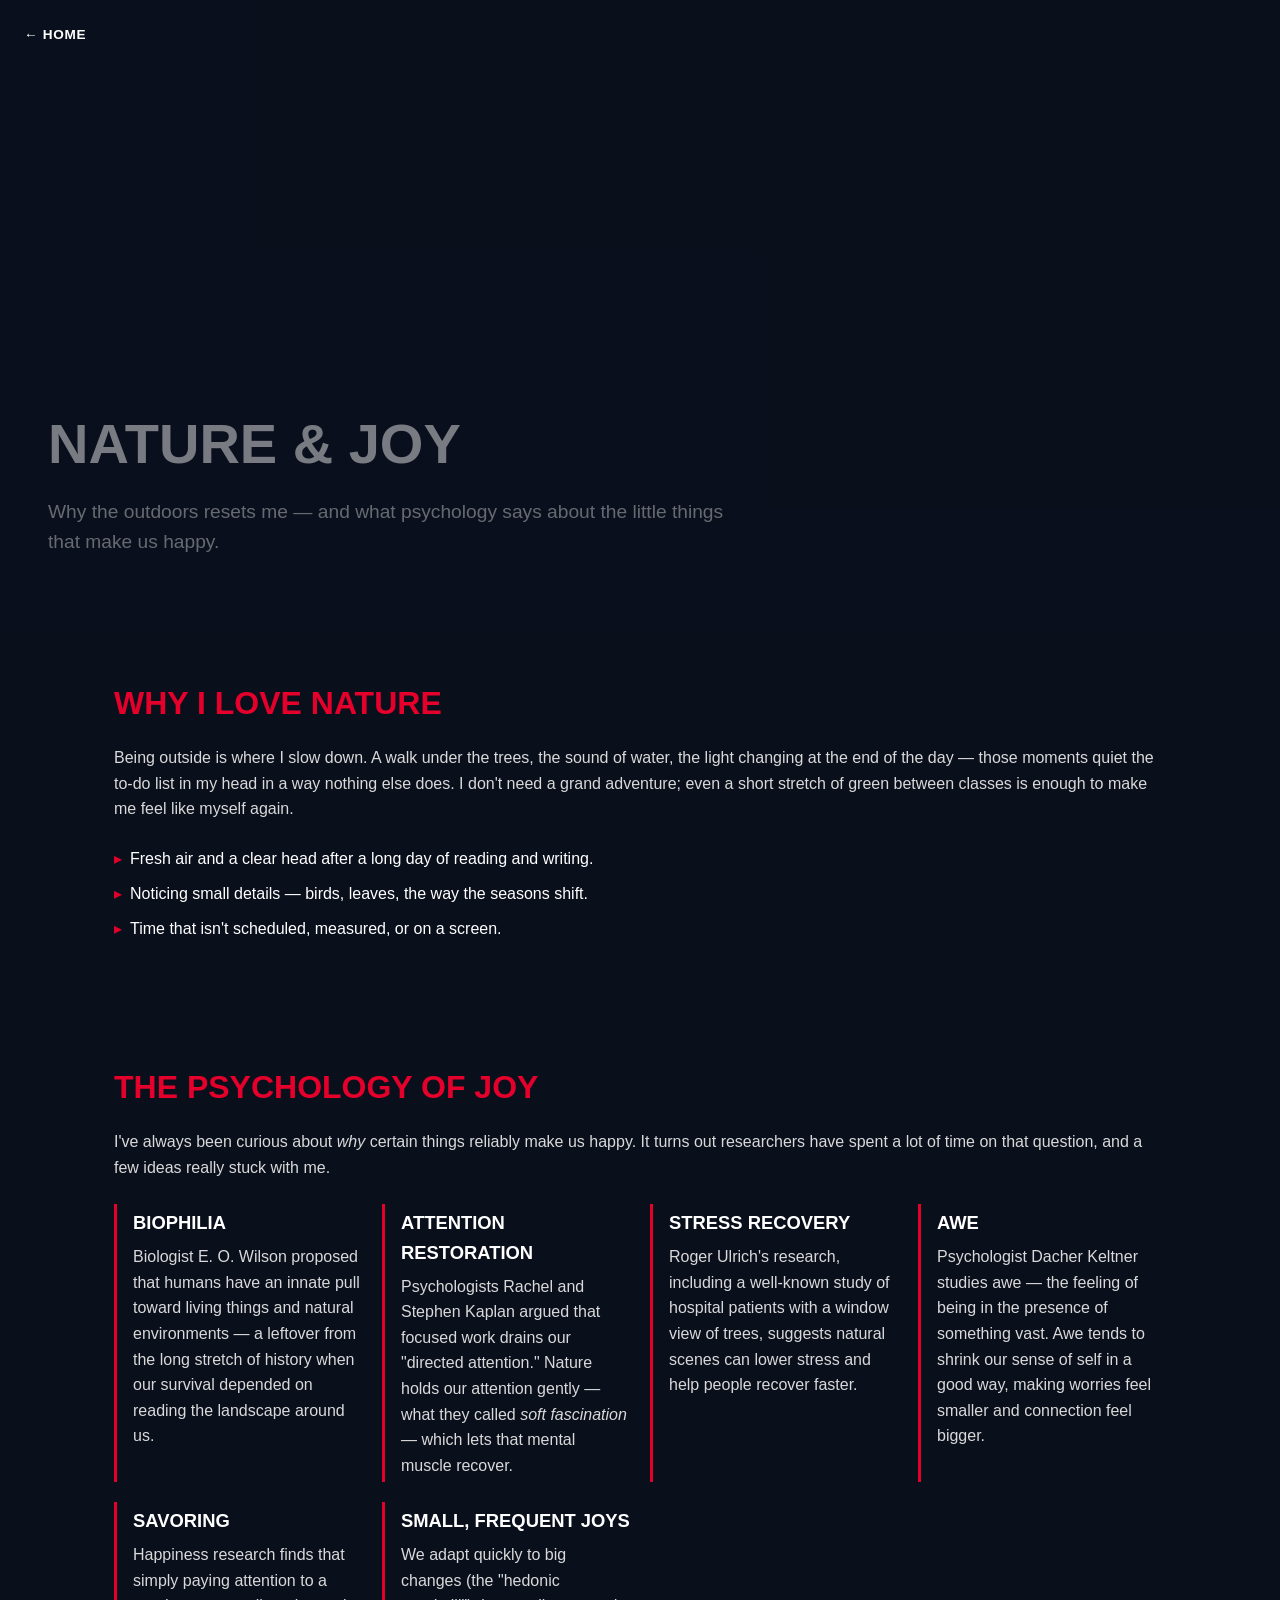
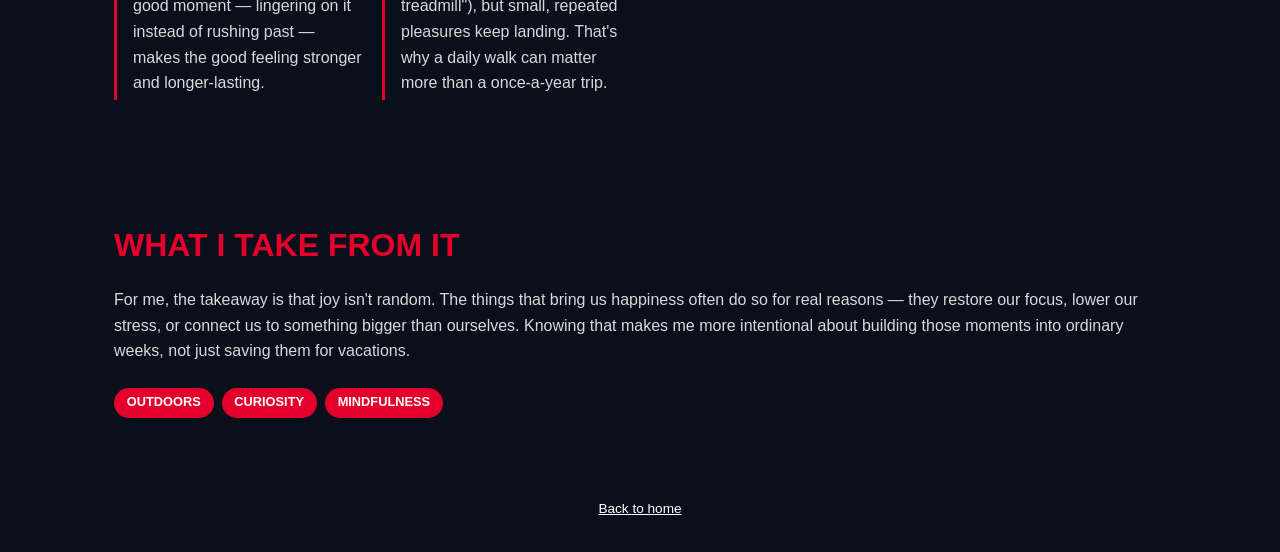
==== nature.html @ 3d7ebaf8 "Add nature and joy page Co-Authored-By: Claude Opus 5.5 (1M context) <noreply@anthropic.com>" ====
<!DOCTYPE html>
<html lang="en">
<head>
  <meta charset="UTF-8" />
  <title>Hannah — Nature &amp; Joy</title>
  <meta name="viewport" content="width=device-width, initial-scale=1" />
  <style>
    :root {
      --navy: #0a0f1c;
      --red: #e4002b;
      --white: #ffffff;
      --gray: #d9d9d9;
    }

    * {
      box-sizing: border-box;
      margin: 0;
      padding: 0;
    }

    body {
      font-family: "Helvetica Neue", Arial, sans-serif;
      background: var(--navy);
      color: var(--white);
      line-height: 1.6;
    }

    /* NAV */
    .back {
      position: absolute;
      top: 1.5rem;
      left: 1.5rem;
      z-index: 1;
      color: var(--white);
      text-decoration: none;
      font-size: 0.85rem;
      font-weight: 600;
      text-transform: uppercase;
      letter-spacing: 0.05em;
    }

    .back:hover {
      color: var(--red);
    }

    /* HERO */
    .hero {
      background: url('https://images.unsplash.com/photo-1441974231531-c6227db76b6e?auto=format&fit=crop&w=1600&q=80')
        center/cover no-repeat;
      height: 70vh;
      display: flex;
      align-items: flex-end;
      padding: 3rem;
      position: relative;
    }

    .hero::after {
      content: "";
      position: absolute;
      inset: 0;
      background: rgba(10, 15, 28, 0.55);
    }

    .hero-text {
      position: relative;
      max-width: 700px;
    }

    .hero h1 {
      font-size: 3.5rem;
      font-weight: 800;
      margin-bottom: 0.5rem;
      text-transform: uppercase;
    }

    .hero p {
      font-size: 1.2rem;
      color: var(--gray);
    }

    /* SECTION */
    section {
      padding: 3rem 1.5rem;
      max-width: 1100px;
      margin: auto;
    }

    h2 {
      font-size: 2rem;
      font-weight: 700;
      margin-bottom: 1rem;
      text-transform: uppercase;
      color: var(--red);
    }

    h3 {
      font-size: 1.15rem;
      font-weight: 700;
      margin-bottom: 0.4rem;
      text-transform: uppercase;
    }

    p {
      margin-bottom: 1.5rem;
      color: var(--gray);
    }

    ul {
      list-style: none;
      margin-top: 1rem;
      margin-bottom: 1.5rem;
    }

    li {
      margin-bottom: 0.6rem;
      padding-left: 1rem;
      position: relative;
      color: var(--white);
    }

    li::before {
      content: "▸";
      position: absolute;
      left: 0;
      color: var(--red);
    }

    /* IDEA CARDS */
    .ideas {
      display: grid;
      grid-template-columns: repeat(auto-fit, minmax(240px, 1fr));
      gap: 1.25rem;
      margin-bottom: 1.5rem;
    }

    .idea {
      border-left: 3px solid var(--red);
      padding: 0.25rem 0 0.25rem 1rem;
    }

    .idea p {
      margin-bottom: 0;
    }

    /* TAGS */
    .tags {
      display: flex;
      flex-wrap: wrap;
      gap: 0.5rem;
      margin-top: 1rem;
    }

    .tag {
      background: var(--red);
      padding: 0.3rem 0.8rem;
      border-radius: 20px;
      font-size: 0.8rem;
      font-weight: 600;
      text-transform: uppercase;
    }

    /* FOOTER */
    footer {
      text-align: center;
      padding: 2rem;
      color: var(--gray);
      font-size: 0.85rem;
    }

    footer a {
      color: var(--white);
    }

    @media (max-width: 600px) {
      .hero {
        padding: 2rem 1rem;
      }

      .hero h1 {
        font-size: 2.4rem;
      }

      section {
        padding: 2.5rem 1rem;
      }
    }
  </style>
</head>

<body>
  <div class="hero">
    <a class="back" href="/">← Home</a>
    <div class="hero-text">
      <h1>Nature &amp; Joy</h1>
      <p>Why the outdoors resets me — and what psychology says about the little things that make us happy.</p>
    </div>
  </div>

  <section>
    <h2>Why I Love Nature</h2>
    <p>
      Being outside is where I slow down. A walk under the trees, the sound of
      water, the light changing at the end of the day — those moments quiet the
      to‑do list in my head in a way nothing else does. I don't need a grand
      adventure; even a short stretch of green between classes is enough to
      make me feel like myself again.
    </p>
    <ul>
      <li>Fresh air and a clear head after a long day of reading and writing.</li>
      <li>Noticing small details — birds, leaves, the way the seasons shift.</li>
      <li>Time that isn't scheduled, measured, or on a screen.</li>
    </ul>
  </section>

  <section>
    <h2>The Psychology of Joy</h2>
    <p>
      I've always been curious about <em>why</em> certain things reliably make
      us happy. It turns out researchers have spent a lot of time on that
      question, and a few ideas really stuck with me.
    </p>

    <div class="ideas">
      <div class="idea">
        <h3>Biophilia</h3>
        <p>
          Biologist E.&nbsp;O. Wilson proposed that humans have an innate pull
          toward living things and natural environments — a leftover from the
          long stretch of history when our survival depended on reading the
          landscape around us.
        </p>
      </div>

      <div class="idea">
        <h3>Attention Restoration</h3>
        <p>
          Psychologists Rachel and Stephen Kaplan argued that focused work
          drains our "directed attention." Nature holds our attention gently —
          what they called <em>soft fascination</em> — which lets that mental
          muscle recover.
        </p>
      </div>

      <div class="idea">
        <h3>Stress Recovery</h3>
        <p>
          Roger Ulrich's research, including a well‑known study of hospital
          patients with a window view of trees, suggests natural scenes can
          lower stress and help people recover faster.
        </p>
      </div>

      <div class="idea">
        <h3>Awe</h3>
        <p>
          Psychologist Dacher Keltner studies awe — the feeling of being in the
          presence of something vast. Awe tends to shrink our sense of self in
          a good way, making worries feel smaller and connection feel bigger.
        </p>
      </div>

      <div class="idea">
        <h3>Savoring</h3>
        <p>
          Happiness research finds that simply paying attention to a good
          moment — lingering on it instead of rushing past — makes the good
          feeling stronger and longer‑lasting.
        </p>
      </div>

      <div class="idea">
        <h3>Small, Frequent Joys</h3>
        <p>
          We adapt quickly to big changes (the "hedonic treadmill"), but small,
          repeated pleasures keep landing. That's why a daily walk can matter
          more than a once‑a‑year trip.
        </p>
      </div>
    </div>
  </section>

  <section>
    <h2>What I Take From It</h2>
    <p>
      For me, the takeaway is that joy isn't random. The things that bring us
      happiness often do so for real reasons — they restore our focus, lower
      our stress, or connect us to something bigger than ourselves. Knowing
      that makes me more intentional about building those moments into
      ordinary weeks, not just saving them for vacations.
    </p>

    <div class="tags">
      <span class="tag">Outdoors</span>
      <span class="tag">Curiosity</span>
      <span class="tag">Mindfulness</span>
    </div>
  </section>

  <footer>
    <a href="/">Back to home</a>
  </footer>
</body>
</html>
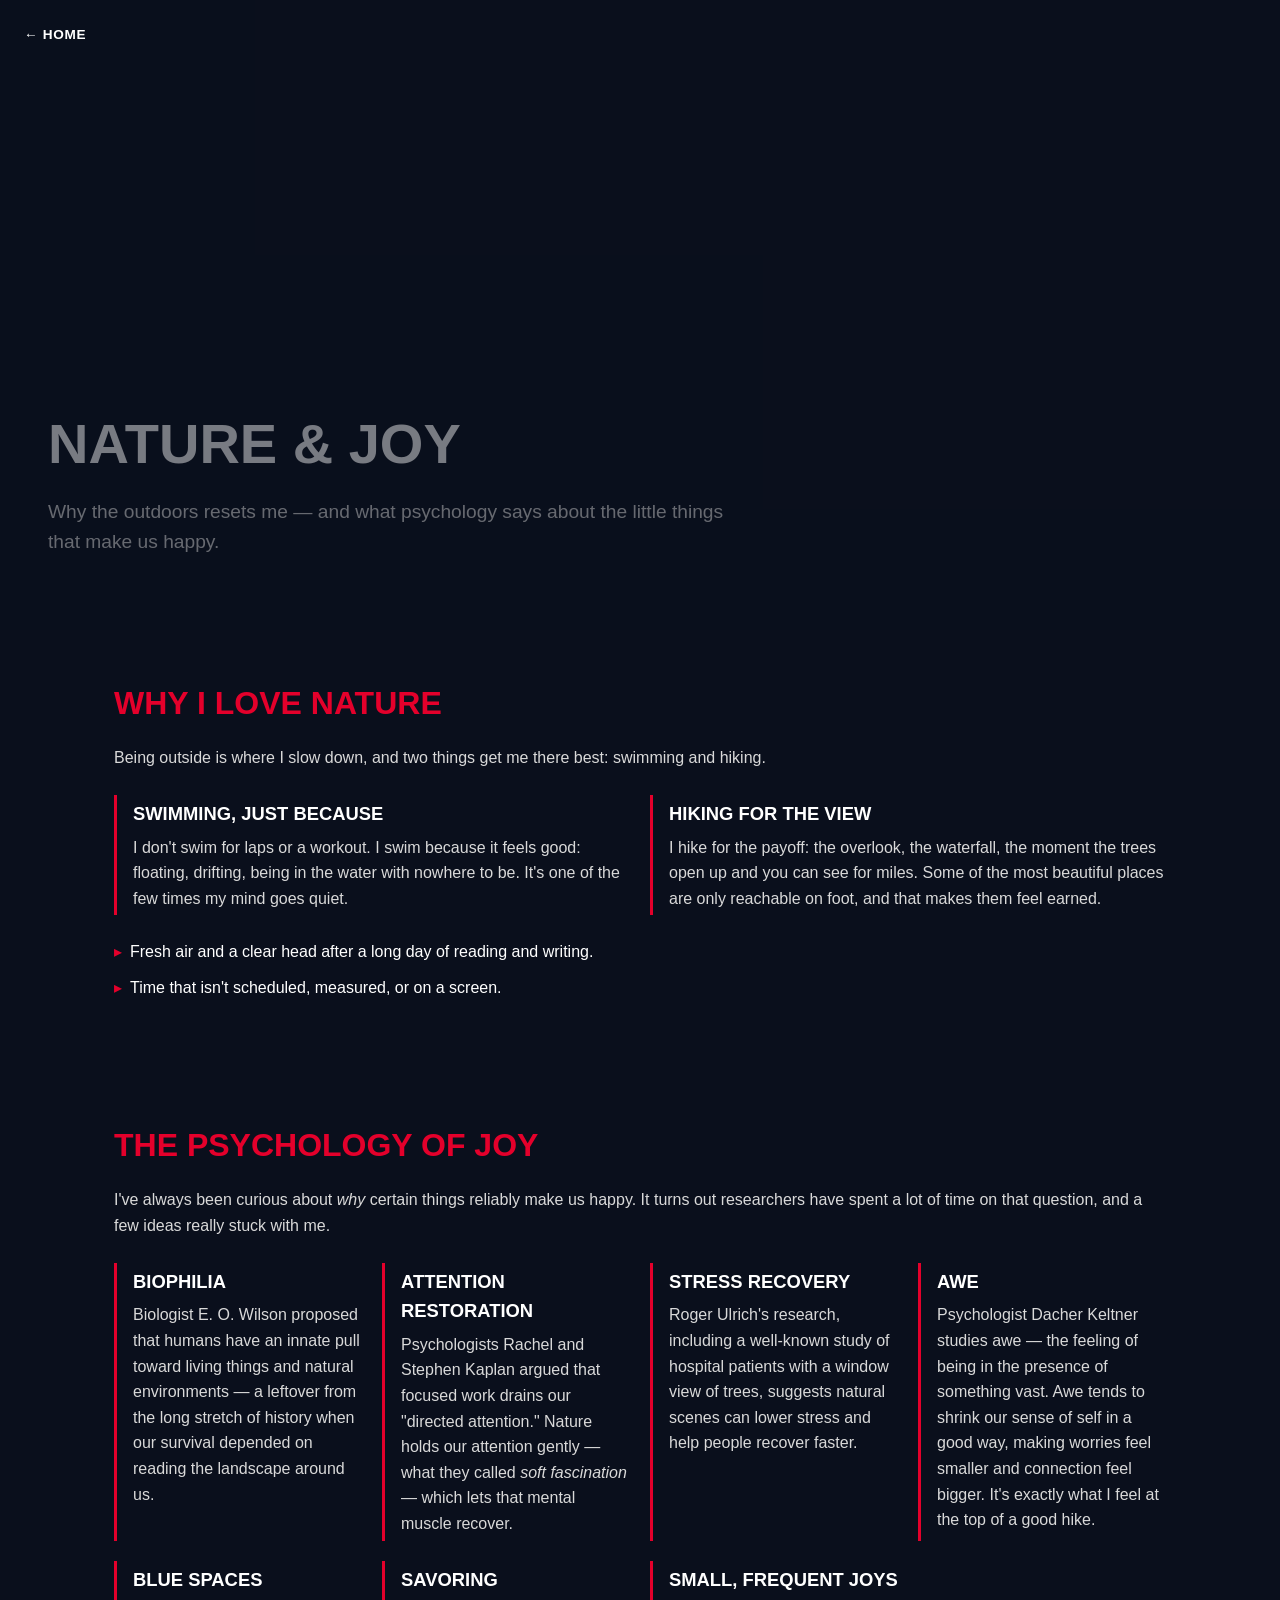
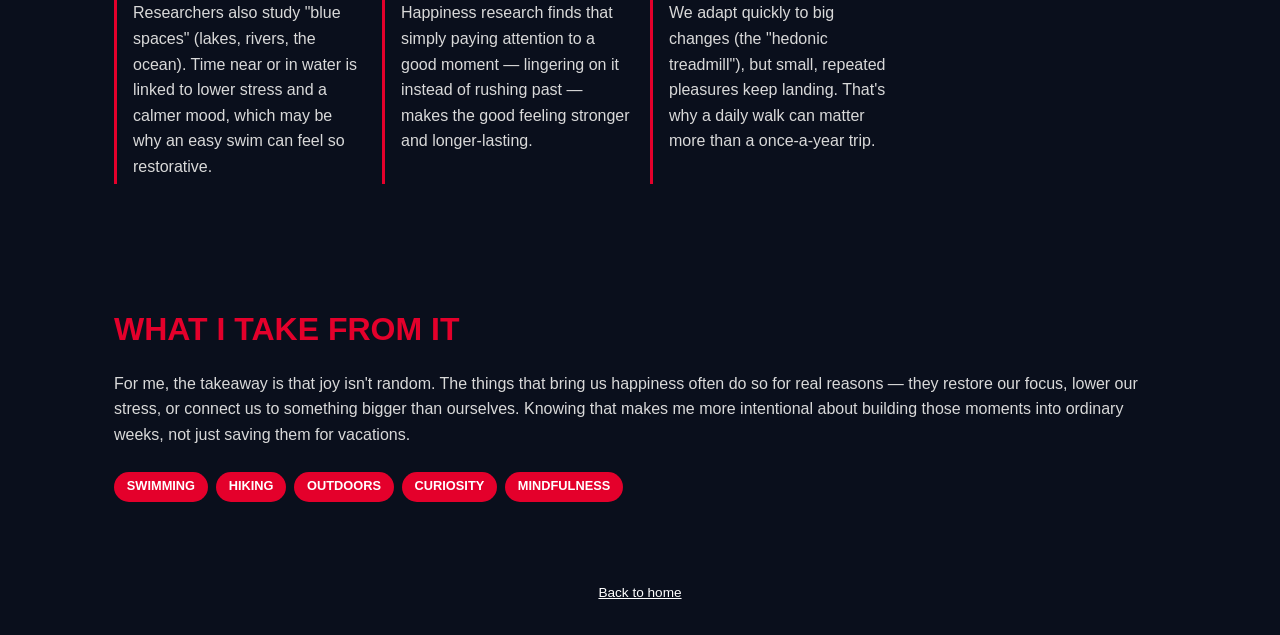
==== commit 3f6491bf: "Add swimming and hiking to nature page Co-Authored-By: Claude Opus 5.5 (1M context) <noreply@anthrop" ====
--- a/nature.html
+++ b/nature.html
@@ -199,15 +199,33 @@
   <section>
     <h2>Why I Love Nature</h2>
     <p>
-      Being outside is where I slow down. A walk under the trees, the sound of
-      water, the light changing at the end of the day — those moments quiet the
-      to‑do list in my head in a way nothing else does. I don't need a grand
-      adventure; even a short stretch of green between classes is enough to
-      make me feel like myself again.
+      Being outside is where I slow down, and two things get me there best:
+      swimming and hiking.
     </p>
+
+    <div class="ideas">
+      <div class="idea">
+        <h3>Swimming, Just Because</h3>
+        <p>
+          I don't swim for laps or a workout. I swim because it feels good:
+          floating, drifting, being in the water with nowhere to be. It's
+          one of the few times my mind goes quiet.
+        </p>
+      </div>
+
+      <div class="idea">
+        <h3>Hiking for the View</h3>
+        <p>
+          I hike for the payoff: the overlook, the waterfall, the moment
+          the trees open up and you can see for miles. Some of the most
+          beautiful places are only reachable on foot, and that makes
+          them feel earned.
+        </p>
+      </div>
+    </div>
+
     <ul>
       <li>Fresh air and a clear head after a long day of reading and writing.</li>
-      <li>Noticing small details — birds, leaves, the way the seasons shift.</li>
       <li>Time that isn't scheduled, measured, or on a screen.</li>
     </ul>
   </section>
@@ -256,6 +274,16 @@
           Psychologist Dacher Keltner studies awe — the feeling of being in the
           presence of something vast. Awe tends to shrink our sense of self in
           a good way, making worries feel smaller and connection feel bigger.
+          It's exactly what I feel at the top of a good hike.
+        </p>
+      </div>
+
+      <div class="idea">
+        <h3>Blue Spaces</h3>
+        <p>
+          Researchers also study "blue spaces" (lakes, rivers, the ocean).
+          Time near or in water is linked to lower stress and a calmer mood,
+          which may be why an easy swim can feel so restorative.
         </p>
       </div>
 
@@ -290,6 +318,8 @@
     </p>
 
     <div class="tags">
+      <span class="tag">Swimming</span>
+      <span class="tag">Hiking</span>
       <span class="tag">Outdoors</span>
       <span class="tag">Curiosity</span>
       <span class="tag">Mindfulness</span>
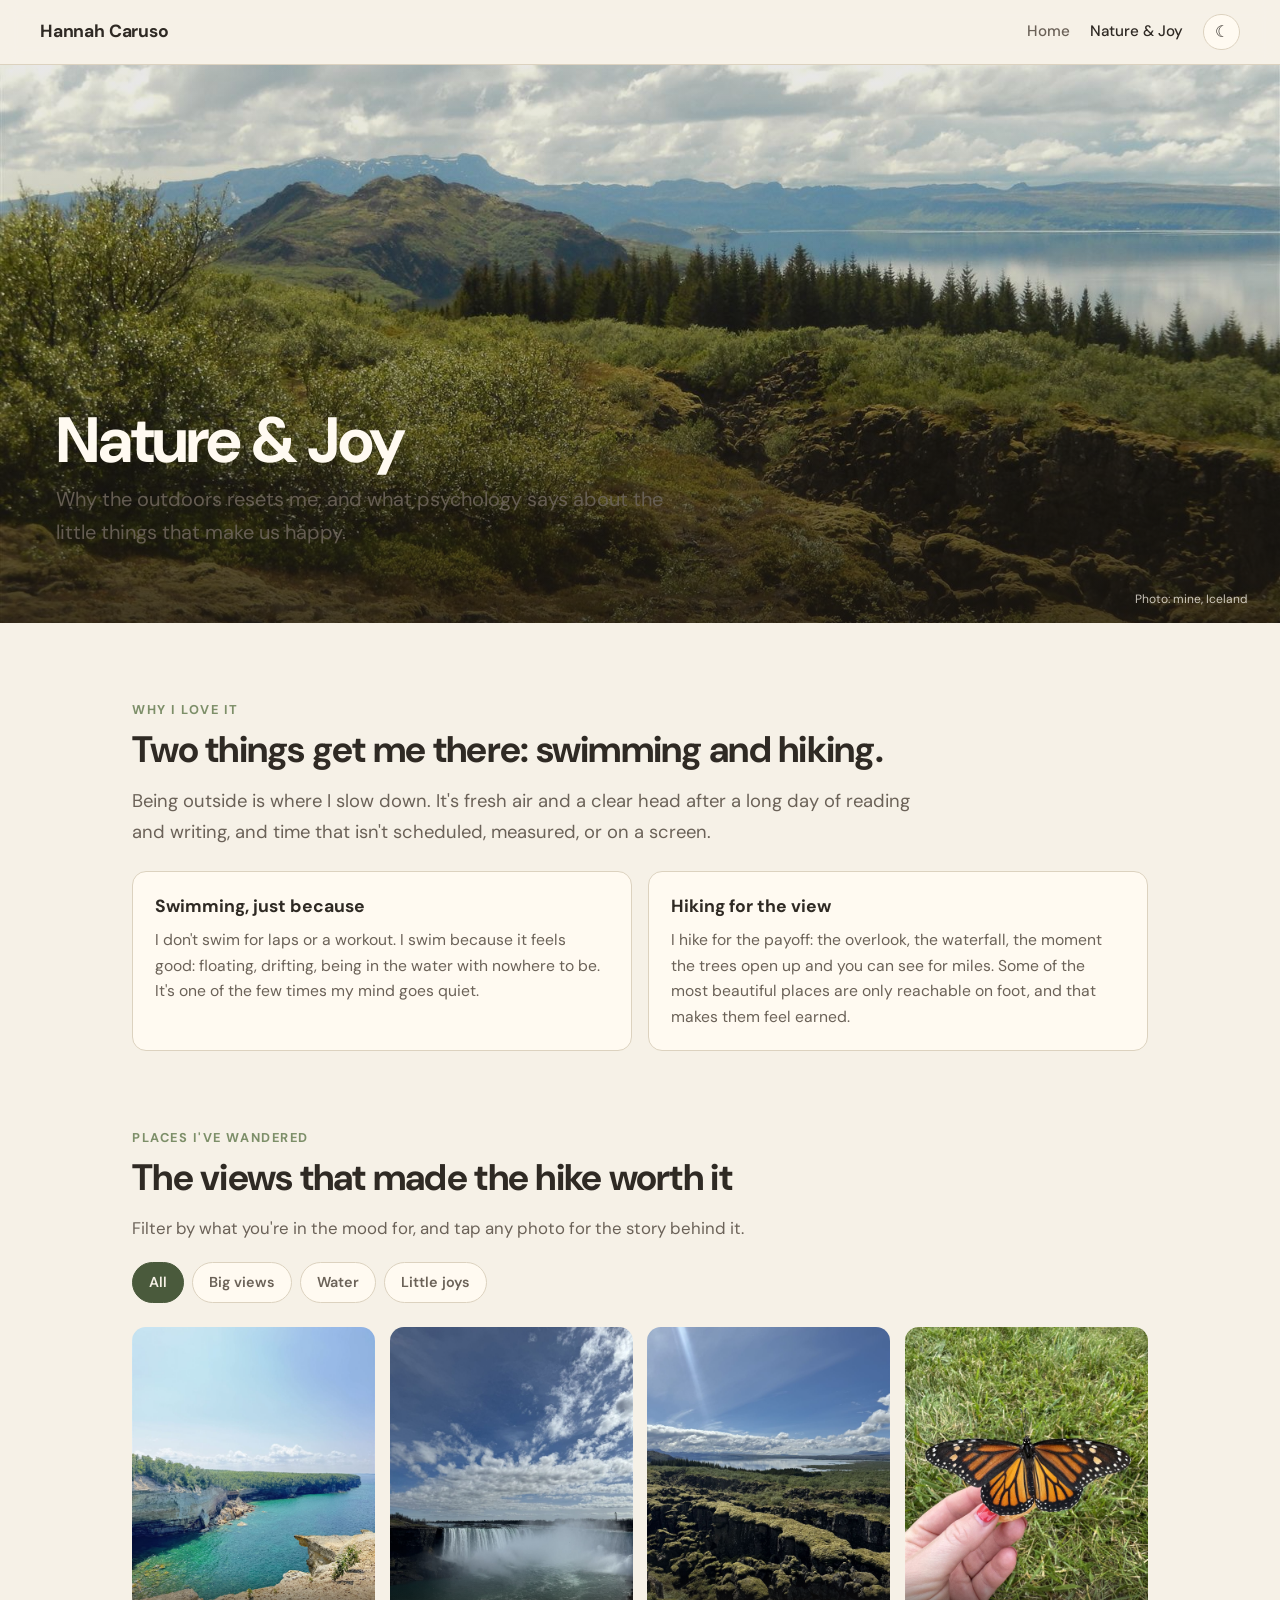
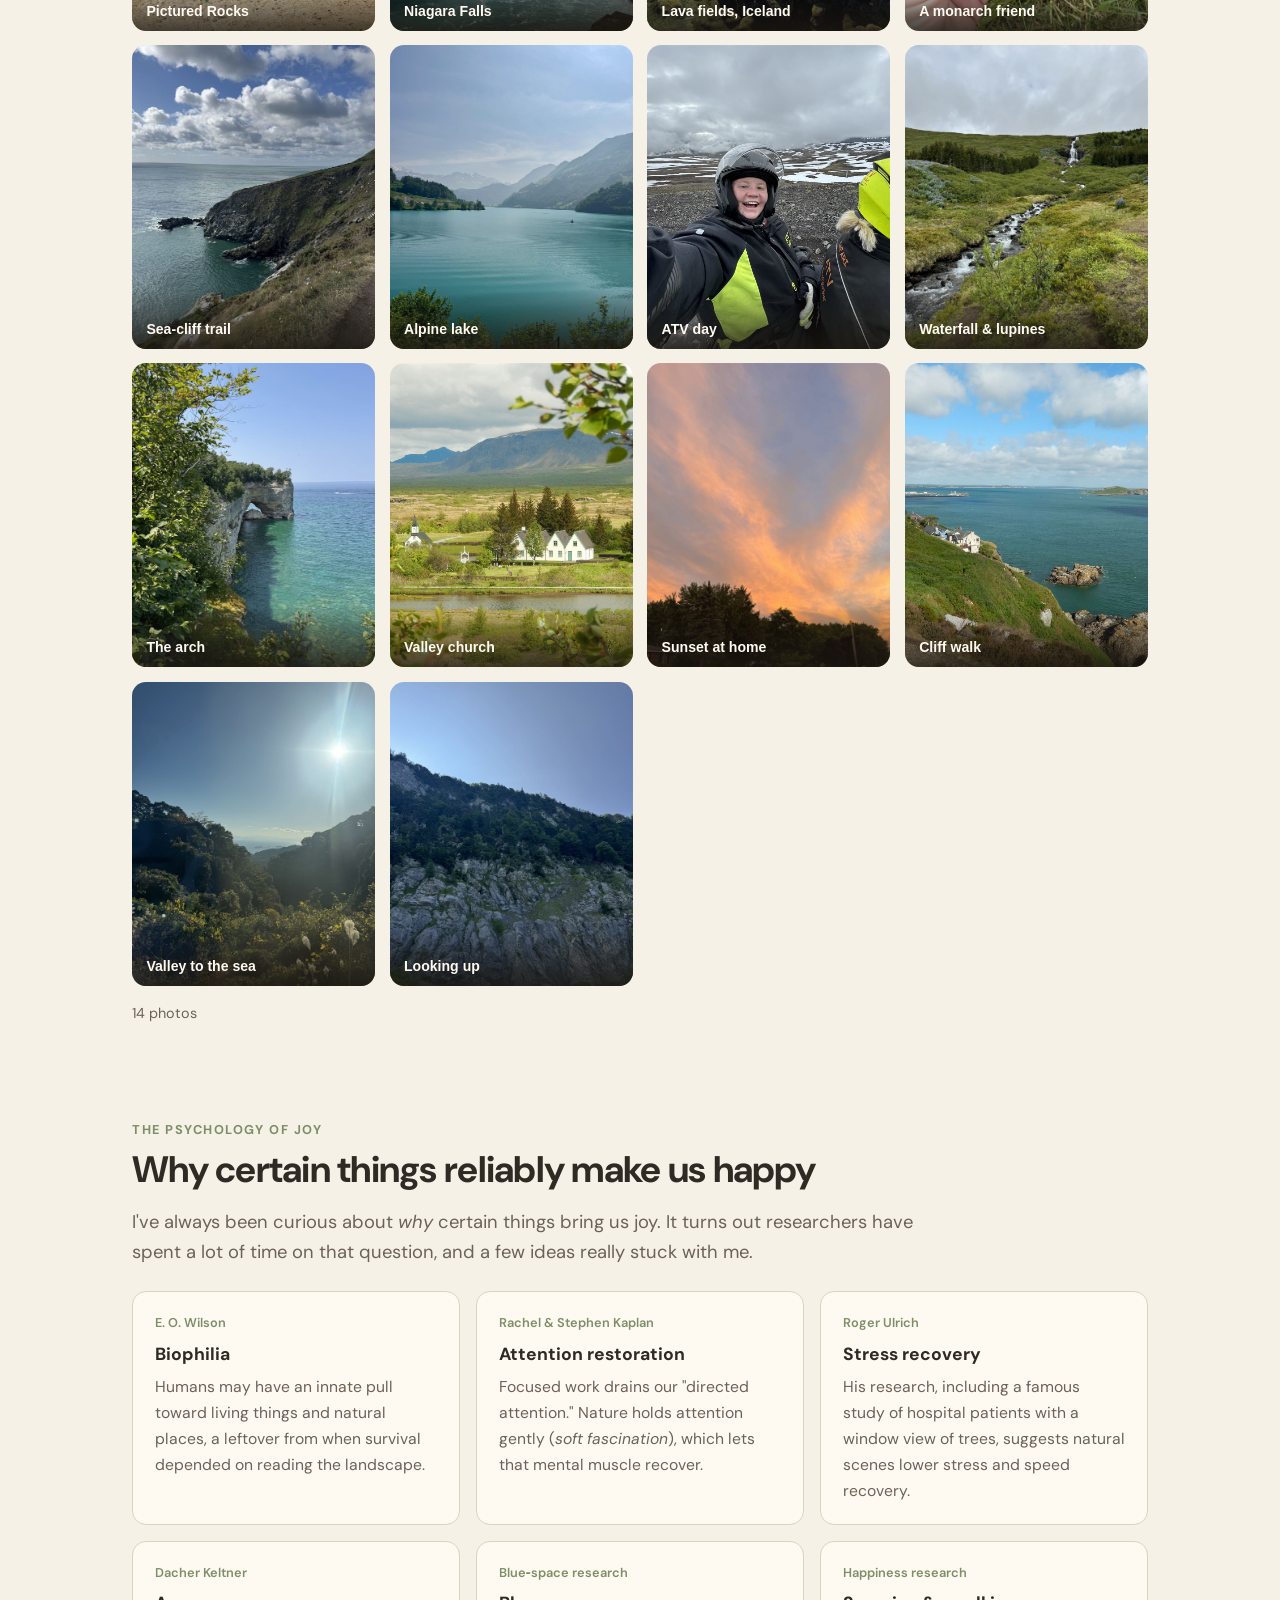
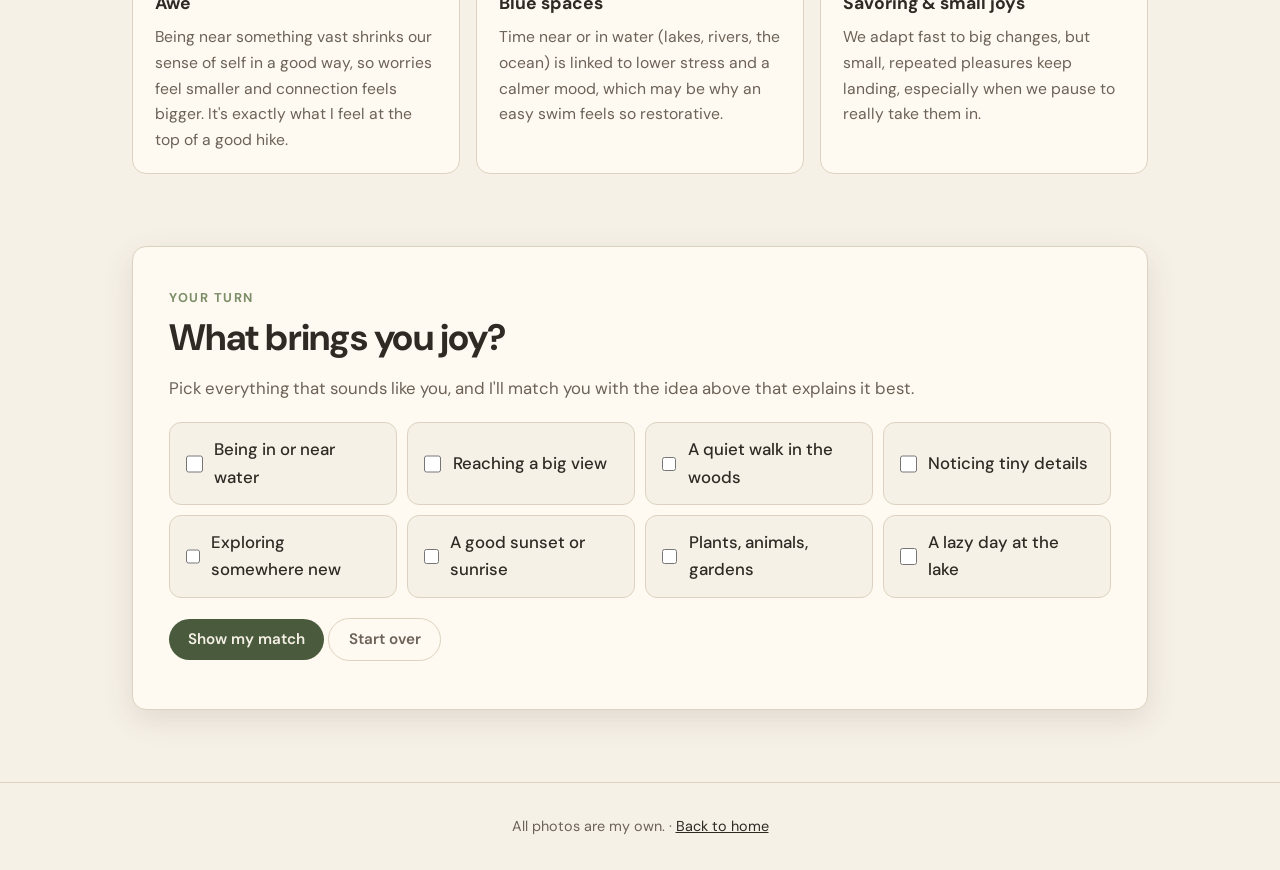
==== commit 5471eac5: "Redesign site with earthy theme, photo gallery, tabs, and joy quiz Co-Authored-By: Claude Opus 5.5 (" ====
--- a/nature.html
+++ b/nature.html
@@ -2,332 +2,229 @@
 <html lang="en">
 <head>
   <meta charset="UTF-8" />
-  <title>Hannah — Nature &amp; Joy</title>
+  <title>Nature &amp; Joy · Hannah Caruso</title>
   <meta name="viewport" content="width=device-width, initial-scale=1" />
-  <style>
-    :root {
-      --navy: #0a0f1c;
-      --red: #e4002b;
-      --white: #ffffff;
-      --gray: #d9d9d9;
-    }
-
-    * {
-      box-sizing: border-box;
-      margin: 0;
-      padding: 0;
-    }
-
-    body {
-      font-family: "Helvetica Neue", Arial, sans-serif;
-      background: var(--navy);
-      color: var(--white);
-      line-height: 1.6;
-    }
-
-    /* NAV */
-    .back {
-      position: absolute;
-      top: 1.5rem;
-      left: 1.5rem;
-      z-index: 1;
-      color: var(--white);
-      text-decoration: none;
-      font-size: 0.85rem;
-      font-weight: 600;
-      text-transform: uppercase;
-      letter-spacing: 0.05em;
-    }
-
-    .back:hover {
-      color: var(--red);
-    }
-
-    /* HERO */
-    .hero {
-      background: url('https://images.unsplash.com/photo-1441974231531-c6227db76b6e?auto=format&fit=crop&w=1600&q=80')
-        center/cover no-repeat;
-      height: 70vh;
-      display: flex;
-      align-items: flex-end;
-      padding: 3rem;
-      position: relative;
-    }
-
-    .hero::after {
-      content: "";
-      position: absolute;
-      inset: 0;
-      background: rgba(10, 15, 28, 0.55);
-    }
-
-    .hero-text {
-      position: relative;
-      max-width: 700px;
-    }
-
-    .hero h1 {
-      font-size: 3.5rem;
-      font-weight: 800;
-      margin-bottom: 0.5rem;
-      text-transform: uppercase;
-    }
-
-    .hero p {
-      font-size: 1.2rem;
-      color: var(--gray);
-    }
-
-    /* SECTION */
-    section {
-      padding: 3rem 1.5rem;
-      max-width: 1100px;
-      margin: auto;
-    }
-
-    h2 {
-      font-size: 2rem;
-      font-weight: 700;
-      margin-bottom: 1rem;
-      text-transform: uppercase;
-      color: var(--red);
-    }
-
-    h3 {
-      font-size: 1.15rem;
-      font-weight: 700;
-      margin-bottom: 0.4rem;
-      text-transform: uppercase;
-    }
-
-    p {
-      margin-bottom: 1.5rem;
-      color: var(--gray);
-    }
-
-    ul {
-      list-style: none;
-      margin-top: 1rem;
-      margin-bottom: 1.5rem;
-    }
-
-    li {
-      margin-bottom: 0.6rem;
-      padding-left: 1rem;
-      position: relative;
-      color: var(--white);
-    }
-
-    li::before {
-      content: "▸";
-      position: absolute;
-      left: 0;
-      color: var(--red);
-    }
-
-    /* IDEA CARDS */
-    .ideas {
-      display: grid;
-      grid-template-columns: repeat(auto-fit, minmax(240px, 1fr));
-      gap: 1.25rem;
-      margin-bottom: 1.5rem;
-    }
-
-    .idea {
-      border-left: 3px solid var(--red);
-      padding: 0.25rem 0 0.25rem 1rem;
-    }
-
-    .idea p {
-      margin-bottom: 0;
-    }
-
-    /* TAGS */
-    .tags {
-      display: flex;
-      flex-wrap: wrap;
-      gap: 0.5rem;
-      margin-top: 1rem;
-    }
-
-    .tag {
-      background: var(--red);
-      padding: 0.3rem 0.8rem;
-      border-radius: 20px;
-      font-size: 0.8rem;
-      font-weight: 600;
-      text-transform: uppercase;
-    }
-
-    /* FOOTER */
-    footer {
-      text-align: center;
-      padding: 2rem;
-      color: var(--gray);
-      font-size: 0.85rem;
-    }
-
-    footer a {
-      color: var(--white);
-    }
-
-    @media (max-width: 600px) {
-      .hero {
-        padding: 2rem 1rem;
-      }
-
-      .hero h1 {
-        font-size: 2.4rem;
-      }
-
-      section {
-        padding: 2.5rem 1rem;
-      }
-    }
-  </style>
+  <meta name="description" content="Why the outdoors resets me, and the psychology of the things that bring us joy." />
+  <script>try { var t = localStorage.getItem("theme"); if (t) document.documentElement.setAttribute("data-theme", t); } catch (e) {}</script>
+  <link rel="preconnect" href="https://fonts.googleapis.com" />
+  <link rel="preconnect" href="https://fonts.gstatic.com" crossorigin />
+  <link href="https://fonts.googleapis.com/css2?family=DM+Sans:opsz,wght@9..40,400;9..40,500;9..40,600;9..40,700&display=swap" rel="stylesheet" />
+  <link rel="stylesheet" href="/style.css" />
 </head>
 
 <body>
-  <div class="hero">
-    <a class="back" href="/">← Home</a>
+  <nav class="nav">
+    <a class="nav-name" href="/">Hannah Caruso</a>
+    <div class="nav-links">
+      <a href="/">Home</a>
+      <a href="/nature.html" aria-current="page">Nature &amp; Joy</a>
+      <button class="theme-toggle" type="button" aria-label="Switch theme">☾</button>
+    </div>
+  </nav>
+
+  <header class="hero" style="background-image: url('photos/img_6485.jpg');">
     <div class="hero-text">
       <h1>Nature &amp; Joy</h1>
-      <p>Why the outdoors resets me — and what psychology says about the little things that make us happy.</p>
+      <p>Why the outdoors resets me, and what psychology says about the little things that make us happy.</p>
     </div>
-  </div>
-
-  <section>
-    <h2>Why I Love Nature</h2>
-    <p>
-      Being outside is where I slow down, and two things get me there best:
-      swimming and hiking.
-    </p>
-
-    <div class="ideas">
-      <div class="idea">
-        <h3>Swimming, Just Because</h3>
-        <p>
-          I don't swim for laps or a workout. I swim because it feels good:
-          floating, drifting, being in the water with nowhere to be. It's
-          one of the few times my mind goes quiet.
-        </p>
-      </div>
-
-      <div class="idea">
-        <h3>Hiking for the View</h3>
-        <p>
-          I hike for the payoff: the overlook, the waterfall, the moment
-          the trees open up and you can see for miles. Some of the most
-          beautiful places are only reachable on foot, and that makes
-          them feel earned.
-        </p>
-      </div>
+    <span class="photo-credit">Photo: mine, Iceland</span>
+  </header>
+
+  <main>
+    <section class="wrap">
+      <span class="eyebrow">Why I love it</span>
+      <h2>Two things get me there: swimming and hiking.</h2>
+      <p class="lead">
+        Being outside is where I slow down. It's fresh air and a clear head after a long
+        day of reading and writing, and time that isn't scheduled, measured, or on a screen.
+      </p>
+
+      <div class="ideas" style="margin-top: 1.5rem;">
+        <div class="idea">
+          <h3>Swimming, just because</h3>
+          <p>
+            I don't swim for laps or a workout. I swim because it feels good: floating,
+            drifting, being in the water with nowhere to be. It's one of the few times
+            my mind goes quiet.
+          </p>
+        </div>
+        <div class="idea">
+          <h3>Hiking for the view</h3>
+          <p>
+            I hike for the payoff: the overlook, the waterfall, the moment the trees open
+            up and you can see for miles. Some of the most beautiful places are only
+            reachable on foot, and that makes them feel earned.
+          </p>
+        </div>
+      </div>
+    </section>
+
+    <section class="wrap" style="padding-top: 0;" id="gallery">
+      <span class="eyebrow">Places I've wandered</span>
+      <h2>The views that made the hike worth it</h2>
+      <p>Filter by what you're in the mood for, and tap any photo for the story behind it.</p>
+
+      <div class="filters" role="group" aria-label="Filter photos">
+        <button type="button" data-filter="all" aria-pressed="true">All</button>
+        <button type="button" data-filter="views" aria-pressed="false">Big views</button>
+        <button type="button" data-filter="water" aria-pressed="false">Water</button>
+        <button type="button" data-filter="joys" aria-pressed="false">Little joys</button>
+      </div>
+
+      <div class="gallery">
+        <button type="button" data-tags="water views" data-story="Pictured Rocks on Lake Superior. The water really is that color, and it's the kind of place that makes me want to jump in.">
+          <img src="photos/img_3876.jpg" alt="Striped sandstone cliffs above turquoise lake water" loading="lazy" />
+          <span class="cap">Pictured Rocks</span>
+        </button>
+        <button type="button" data-tags="water views" data-story="Niagara Falls. Standing in the mist, you can feel how loud and huge it is. This is my picture of awe.">
+          <img src="photos/img_3344.jpg" alt="Horseshoe-shaped waterfall throwing up mist under a big sky" loading="lazy" />
+          <span class="cap">Niagara Falls</span>
+        </button>
+        <button type="button" data-tags="views" data-story="Moss-covered lava fields rolling down to a lake in Iceland. It felt like walking on another planet.">
+          <img src="photos/img_5070.jpg" alt="Deep cracks in mossy lava rock with a lake and clouds beyond" loading="lazy" />
+          <span class="cap">Lava fields, Iceland</span>
+        </button>
+        <button type="button" data-tags="joys" data-story="A monarch that decided to hang out on my hand for a while. Tiny moment, huge smile.">
+          <img src="photos/img_4016.jpg" alt="Monarch butterfly with open wings resting on a hand above green grass" loading="lazy" />
+          <span class="cap">A monarch friend</span>
+        </button>
+        <button type="button" data-tags="water views" data-story="A trail on the sea cliffs. The path runs right along the edge, and every turn opens up more ocean.">
+          <img src="photos/img_2960.jpg" alt="Dark green sea cliffs dropping into teal water under puffy clouds" loading="lazy" />
+          <span class="cap">Sea‑cliff trail</span>
+        </button>
+        <button type="button" data-tags="water" data-story="A turquoise lake tucked between mountains. Calm water like this is exactly what I picture when I think of a lazy swim.">
+          <img src="photos/img_5567.jpg" alt="Calm turquoise lake between forested mountains with snowy peaks behind" loading="lazy" />
+          <span class="cap">Alpine lake</span>
+        </button>
+        <button type="button" data-tags="joys" data-story="ATV-ing across snowy plateaus in Iceland. Freezing, muddy, and one of my favorite days ever.">
+          <img src="photos/img_5174.jpg" alt="Hannah smiling in a helmet on an ATV with snowy highlands behind" loading="lazy" />
+          <span class="cap">ATV day</span>
+        </button>
+        <button type="button" data-tags="water views" data-story="A waterfall spilling down a hillside of purple lupines. We followed the stream just to see where it started.">
+          <img src="photos/img_5195.jpg" alt="Rocky stream running through green hills and lupines toward a waterfall" loading="lazy" />
+          <span class="cap">Waterfall &amp; lupines</span>
+        </button>
+        <button type="button" data-tags="water views" data-story="A natural stone arch over Lake Superior's clear water. Worth every step of the hike to get there.">
+          <img src="photos/img_3946.jpg" alt="Sandstone arch topped with trees standing in clear turquoise water" loading="lazy" />
+          <span class="cap">The arch</span>
+        </button>
+        <button type="button" data-tags="views" data-story="A little white church and farmhouses in an Icelandic valley, framed through the birch leaves.">
+          <img src="photos/img_6484.jpg" alt="White church and gabled houses beside a river, mountains behind, seen through leaves" loading="lazy" />
+          <span class="cap">Valley church</span>
+        </button>
+        <button type="button" data-tags="joys" data-story="Sunset at home. You don't have to travel for this one. Some nights the sky just puts on a show.">
+          <img src="photos/sunset.jpg" alt="Streaks of orange and pink sunset clouds over a row of trees" loading="lazy" />
+          <span class="cap">Sunset at home</span>
+        </button>
+        <button type="button" data-tags="water views" data-story="A cliff walk above the sea, with an island out in the bay. Fresh wind and nowhere I needed to be.">
+          <img src="photos/img_0415.jpg" alt="Grassy cliff path above a blue bay with a small island and a harbor" loading="lazy" />
+          <span class="cap">Cliff walk</span>
+        </button>
+        <button type="button" data-tags="views" data-story="Sun pouring into a green valley that opens up to the sea. The payoff at the top of the climb.">
+          <img src="photos/img_9712.jpg" alt="Sunlit green valley opening onto a distant bay" loading="lazy" />
+          <span class="cap">Valley to the sea</span>
+        </button>
+        <button type="button" data-tags="views" data-story="Looking straight up at a forested rock wall. Sometimes the view is up, not out.">
+          <img src="photos/img_5412.jpg" alt="Tall gray rock face covered in trees against a clear sky" loading="lazy" />
+          <span class="cap">Looking up</span>
+        </button>
+      </div>
+      <p class="gallery-count" aria-live="polite"></p>
+    </section>
+
+    <section class="wrap" style="padding-top: 0;">
+      <span class="eyebrow">The psychology of joy</span>
+      <h2>Why certain things reliably make us happy</h2>
+      <p class="lead">
+        I've always been curious about <em>why</em> certain things bring us joy. It turns
+        out researchers have spent a lot of time on that question, and a few ideas really
+        stuck with me.
+      </p>
+
+      <div class="ideas" style="margin-top: 1.5rem;">
+        <div class="idea">
+          <span class="who">E. O. Wilson</span>
+          <h3>Biophilia</h3>
+          <p>Humans may have an innate pull toward living things and natural places, a leftover from when survival depended on reading the landscape.</p>
+        </div>
+        <div class="idea">
+          <span class="who">Rachel &amp; Stephen Kaplan</span>
+          <h3>Attention restoration</h3>
+          <p>Focused work drains our "directed attention." Nature holds attention gently (<em>soft fascination</em>), which lets that mental muscle recover.</p>
+        </div>
+        <div class="idea">
+          <span class="who">Roger Ulrich</span>
+          <h3>Stress recovery</h3>
+          <p>His research, including a famous study of hospital patients with a window view of trees, suggests natural scenes lower stress and speed recovery.</p>
+        </div>
+        <div class="idea">
+          <span class="who">Dacher Keltner</span>
+          <h3>Awe</h3>
+          <p>Being near something vast shrinks our sense of self in a good way, so worries feel smaller and connection feels bigger. It's exactly what I feel at the top of a good hike.</p>
+        </div>
+        <div class="idea">
+          <span class="who">Blue‑space research</span>
+          <h3>Blue spaces</h3>
+          <p>Time near or in water (lakes, rivers, the ocean) is linked to lower stress and a calmer mood, which may be why an easy swim feels so restorative.</p>
+        </div>
+        <div class="idea">
+          <span class="who">Happiness research</span>
+          <h3>Savoring &amp; small joys</h3>
+          <p>We adapt fast to big changes, but small, repeated pleasures keep landing, especially when we pause to really take them in.</p>
+        </div>
+      </div>
+    </section>
+
+    <section class="wrap" style="padding-top: 0;" id="quiz">
+      <div class="quiz">
+        <span class="eyebrow">Your turn</span>
+        <h2>What brings you joy?</h2>
+        <p>Pick everything that sounds like you, and I'll match you with the idea above that explains it best.</p>
+
+        <form>
+          <div class="choices">
+            <label class="choice"><input type="checkbox" data-ideas="blue restore" /> Being in or near water</label>
+            <label class="choice"><input type="checkbox" data-ideas="awe" /> Reaching a big view</label>
+            <label class="choice"><input type="checkbox" data-ideas="restore bio" /> A quiet walk in the woods</label>
+            <label class="choice"><input type="checkbox" data-ideas="savor small" /> Noticing tiny details</label>
+            <label class="choice"><input type="checkbox" data-ideas="awe bio" /> Exploring somewhere new</label>
+            <label class="choice"><input type="checkbox" data-ideas="small savor" /> A good sunset or sunrise</label>
+            <label class="choice"><input type="checkbox" data-ideas="bio" /> Plants, animals, gardens</label>
+            <label class="choice"><input type="checkbox" data-ideas="blue small" /> A lazy day at the lake</label>
+          </div>
+          <button class="button" type="submit">Show my match</button>
+          <button class="button" type="reset" style="background: transparent; color: var(--muted); border: 1px solid var(--line);">Start over</button>
+          <p class="quiz-hint" aria-live="polite"></p>
+        </form>
+
+        <div class="result" hidden aria-live="polite">
+          <img src="" alt="" />
+          <div>
+            <span class="eyebrow">Your match</span>
+            <h3></h3>
+            <p></p>
+          </div>
+        </div>
+      </div>
+    </section>
+  </main>
+
+  <footer>
+    All photos are my own. · <a href="/">Back to home</a>
+  </footer>
+
+  <dialog class="lightbox" aria-label="Photo viewer">
+    <figure>
+      <img src="" alt="" />
+      <figcaption></figcaption>
+    </figure>
+    <div class="lightbox-controls">
+      <button type="button" data-prev aria-label="Previous photo">← Prev</button>
+      <button type="button" data-close>Close</button>
+      <button type="button" data-next aria-label="Next photo">Next →</button>
     </div>
-
-    <ul>
-      <li>Fresh air and a clear head after a long day of reading and writing.</li>
-      <li>Time that isn't scheduled, measured, or on a screen.</li>
-    </ul>
-  </section>
-
-  <section>
-    <h2>The Psychology of Joy</h2>
-    <p>
-      I've always been curious about <em>why</em> certain things reliably make
-      us happy. It turns out researchers have spent a lot of time on that
-      question, and a few ideas really stuck with me.
-    </p>
-
-    <div class="ideas">
-      <div class="idea">
-        <h3>Biophilia</h3>
-        <p>
-          Biologist E.&nbsp;O. Wilson proposed that humans have an innate pull
-          toward living things and natural environments — a leftover from the
-          long stretch of history when our survival depended on reading the
-          landscape around us.
-        </p>
-      </div>
-
-      <div class="idea">
-        <h3>Attention Restoration</h3>
-        <p>
-          Psychologists Rachel and Stephen Kaplan argued that focused work
-          drains our "directed attention." Nature holds our attention gently —
-          what they called <em>soft fascination</em> — which lets that mental
-          muscle recover.
-        </p>
-      </div>
-
-      <div class="idea">
-        <h3>Stress Recovery</h3>
-        <p>
-          Roger Ulrich's research, including a well‑known study of hospital
-          patients with a window view of trees, suggests natural scenes can
-          lower stress and help people recover faster.
-        </p>
-      </div>
-
-      <div class="idea">
-        <h3>Awe</h3>
-        <p>
-          Psychologist Dacher Keltner studies awe — the feeling of being in the
-          presence of something vast. Awe tends to shrink our sense of self in
-          a good way, making worries feel smaller and connection feel bigger.
-          It's exactly what I feel at the top of a good hike.
-        </p>
-      </div>
-
-      <div class="idea">
-        <h3>Blue Spaces</h3>
-        <p>
-          Researchers also study "blue spaces" (lakes, rivers, the ocean).
-          Time near or in water is linked to lower stress and a calmer mood,
-          which may be why an easy swim can feel so restorative.
-        </p>
-      </div>
-
-      <div class="idea">
-        <h3>Savoring</h3>
-        <p>
-          Happiness research finds that simply paying attention to a good
-          moment — lingering on it instead of rushing past — makes the good
-          feeling stronger and longer‑lasting.
-        </p>
-      </div>
-
-      <div class="idea">
-        <h3>Small, Frequent Joys</h3>
-        <p>
-          We adapt quickly to big changes (the "hedonic treadmill"), but small,
-          repeated pleasures keep landing. That's why a daily walk can matter
-          more than a once‑a‑year trip.
-        </p>
-      </div>
-    </div>
-  </section>
-
-  <section>
-    <h2>What I Take From It</h2>
-    <p>
-      For me, the takeaway is that joy isn't random. The things that bring us
-      happiness often do so for real reasons — they restore our focus, lower
-      our stress, or connect us to something bigger than ourselves. Knowing
-      that makes me more intentional about building those moments into
-      ordinary weeks, not just saving them for vacations.
-    </p>
-
-    <div class="tags">
-      <span class="tag">Swimming</span>
-      <span class="tag">Hiking</span>
-      <span class="tag">Outdoors</span>
-      <span class="tag">Curiosity</span>
-      <span class="tag">Mindfulness</span>
-    </div>
-  </section>
-
-  <footer>
-    <a href="/">Back to home</a>
-  </footer>
+  </dialog>
+
+  <script src="/site.js"></script>
 </body>
 </html>
--- a/style.css
+++ b/style.css
@@ -0,0 +1,689 @@
+/* Earthy & warm: cream, sage, olive, clay. Clean modern type (DM Sans). */
+:root {
+  --bg: #f6f1e7;
+  --surface: #fffaf1;
+  --surface-2: #ece4d4;
+  --text: #2f2a24;
+  --muted: #6b6258;
+  --sage: #7d8f69;
+  --olive: #4a5a3c;
+  --clay: #b5653f;
+  --line: #dcd2bf;
+  --shadow: 0 10px 30px rgba(62, 50, 34, 0.12);
+  --radius: 14px;
+  color-scheme: light;
+}
+
+@media (prefers-color-scheme: dark) {
+  :root:not([data-theme="light"]) {
+    --bg: #1b1d18;
+    --surface: #24271f;
+    --surface-2: #2e3227;
+    --text: #efe8da;
+    --muted: #b3aa9a;
+    --sage: #a3b58c;
+    --olive: #c5d3ae;
+    --clay: #de8f68;
+    --line: #3a3e32;
+    --shadow: 0 10px 30px rgba(0, 0, 0, 0.35);
+    color-scheme: dark;
+  }
+}
+
+:root[data-theme="dark"] {
+  --bg: #1b1d18;
+  --surface: #24271f;
+  --surface-2: #2e3227;
+  --text: #efe8da;
+  --muted: #b3aa9a;
+  --sage: #a3b58c;
+  --olive: #c5d3ae;
+  --clay: #de8f68;
+  --line: #3a3e32;
+  --shadow: 0 10px 30px rgba(0, 0, 0, 0.35);
+  color-scheme: dark;
+}
+
+* {
+  box-sizing: border-box;
+  margin: 0;
+  padding: 0;
+}
+
+html {
+  scroll-behavior: smooth;
+}
+
+body {
+  font-family: "DM Sans", system-ui, -apple-system, "Segoe UI", sans-serif;
+  background: var(--bg);
+  color: var(--text);
+  line-height: 1.65;
+  font-size: 1.05rem;
+  transition: background 0.3s, color 0.3s;
+}
+
+img {
+  max-width: 100%;
+  display: block;
+}
+
+a {
+  color: var(--clay);
+}
+
+/* NAV */
+.nav {
+  position: sticky;
+  top: 0;
+  z-index: 10;
+  display: flex;
+  align-items: center;
+  justify-content: space-between;
+  gap: 1rem;
+  padding: 0.85rem clamp(1rem, 4vw, 2.5rem);
+  background: color-mix(in srgb, var(--bg) 88%, transparent);
+  backdrop-filter: blur(10px);
+  border-bottom: 1px solid var(--line);
+}
+
+.nav-name {
+  font-weight: 700;
+  font-size: 1.1rem;
+  color: var(--text);
+  text-decoration: none;
+  letter-spacing: -0.01em;
+}
+
+.nav-links {
+  display: flex;
+  align-items: center;
+  gap: 1.25rem;
+}
+
+.nav-links a {
+  color: var(--muted);
+  text-decoration: none;
+  font-size: 0.95rem;
+  font-weight: 500;
+}
+
+.nav-links a:hover,
+.nav-links a[aria-current="page"] {
+  color: var(--text);
+}
+
+.theme-toggle {
+  border: 1px solid var(--line);
+  background: var(--surface);
+  color: var(--text);
+  width: 2.3rem;
+  height: 2.3rem;
+  border-radius: 50%;
+  cursor: pointer;
+  font-size: 1rem;
+  display: grid;
+  place-items: center;
+}
+
+.theme-toggle:hover {
+  border-color: var(--sage);
+}
+
+/* HERO */
+.hero {
+  position: relative;
+  min-height: 62vh;
+  display: flex;
+  align-items: flex-end;
+  padding: clamp(1.5rem, 5vw, 3.5rem);
+  color: #fffaf1;
+  background-size: cover;
+  background-position: center;
+}
+
+.hero::after {
+  content: "";
+  position: absolute;
+  inset: 0;
+  background: linear-gradient(to top, rgba(28, 24, 18, 0.75), rgba(28, 24, 18, 0.1) 65%);
+}
+
+.hero-text {
+  position: relative;
+  z-index: 1;
+  max-width: 640px;
+}
+
+.hero h1 {
+  font-size: clamp(2.4rem, 7vw, 4rem);
+  font-weight: 700;
+  line-height: 1.05;
+  letter-spacing: -0.03em;
+  margin-bottom: 0.6rem;
+}
+
+.hero p {
+  font-size: clamp(1.05rem, 2.5vw, 1.25rem);
+  opacity: 0.92;
+}
+
+.hero .photo-credit {
+  position: absolute;
+  right: clamp(1rem, 3vw, 2rem);
+  bottom: 0.8rem;
+  z-index: 1;
+  font-size: 0.75rem;
+  opacity: 0.75;
+}
+
+/* LAYOUT */
+.wrap {
+  max-width: 1080px;
+  margin: 0 auto;
+  padding: clamp(2.5rem, 6vw, 4.5rem) clamp(1rem, 4vw, 2rem);
+}
+
+.eyebrow {
+  display: inline-block;
+  font-size: 0.8rem;
+  font-weight: 700;
+  letter-spacing: 0.12em;
+  text-transform: uppercase;
+  color: var(--sage);
+  margin-bottom: 0.5rem;
+}
+
+h2 {
+  font-size: clamp(1.7rem, 4vw, 2.3rem);
+  font-weight: 700;
+  letter-spacing: -0.02em;
+  line-height: 1.15;
+  margin-bottom: 1rem;
+}
+
+h3 {
+  font-size: 1.1rem;
+  font-weight: 700;
+  margin-bottom: 0.35rem;
+}
+
+p {
+  color: var(--muted);
+  margin-bottom: 1.1rem;
+}
+
+.lead {
+  font-size: 1.15rem;
+  max-width: 62ch;
+}
+
+/* INTRO (photo + text) */
+.intro {
+  display: grid;
+  grid-template-columns: minmax(0, 1fr) minmax(0, 1.4fr);
+  gap: clamp(1.5rem, 5vw, 3.5rem);
+  align-items: center;
+}
+
+.intro figure {
+  margin: 0;
+}
+
+.intro img {
+  width: 100%;
+  aspect-ratio: 4 / 5;
+  object-fit: cover;
+  border-radius: var(--radius);
+  box-shadow: var(--shadow);
+}
+
+figcaption {
+  font-size: 0.85rem;
+  color: var(--muted);
+  margin-top: 0.6rem;
+}
+
+/* TAGS */
+.tags {
+  display: flex;
+  flex-wrap: wrap;
+  gap: 0.5rem;
+  margin-top: 1rem;
+}
+
+.tag {
+  background: var(--surface-2);
+  color: var(--olive);
+  padding: 0.3rem 0.85rem;
+  border-radius: 999px;
+  font-size: 0.85rem;
+  font-weight: 600;
+}
+
+/* TABS */
+.tabs {
+  background: var(--surface);
+  border: 1px solid var(--line);
+  border-radius: var(--radius);
+  box-shadow: var(--shadow);
+  overflow: hidden;
+}
+
+.tab-list {
+  display: flex;
+  overflow-x: auto;
+  border-bottom: 1px solid var(--line);
+  scrollbar-width: none;
+}
+
+.tab-list button {
+  flex: 1 0 auto;
+  background: none;
+  border: none;
+  border-bottom: 3px solid transparent;
+  padding: 1rem 1.25rem;
+  font: inherit;
+  font-weight: 600;
+  font-size: 0.95rem;
+  color: var(--muted);
+  cursor: pointer;
+  white-space: nowrap;
+}
+
+.tab-list button:hover {
+  color: var(--text);
+}
+
+.tab-list button[aria-selected="true"] {
+  color: var(--text);
+  border-bottom-color: var(--clay);
+}
+
+.tab-panel {
+  padding: clamp(1.25rem, 4vw, 2rem);
+}
+
+.tab-panel[hidden] {
+  display: none;
+}
+
+.tab-panel p:last-child {
+  margin-bottom: 0;
+}
+
+/* LISTS */
+.list {
+  list-style: none;
+  display: grid;
+  gap: 0.7rem;
+}
+
+.list li {
+  position: relative;
+  padding-left: 1.4rem;
+}
+
+.list li::before {
+  content: "";
+  position: absolute;
+  left: 0;
+  top: 0.62em;
+  width: 0.5rem;
+  height: 0.5rem;
+  border-radius: 50%;
+  background: var(--sage);
+}
+
+/* FEATURE CARD (link to nature page) */
+.feature {
+  display: grid;
+  grid-template-columns: minmax(0, 1.2fr) minmax(0, 1fr);
+  background: var(--surface);
+  border: 1px solid var(--line);
+  border-radius: var(--radius);
+  overflow: hidden;
+  box-shadow: var(--shadow);
+  text-decoration: none;
+  color: inherit;
+  transition: transform 0.2s;
+}
+
+.feature:hover {
+  transform: translateY(-3px);
+}
+
+.feature img {
+  width: 100%;
+  height: 100%;
+  min-height: 260px;
+  object-fit: cover;
+}
+
+.feature-body {
+  padding: clamp(1.5rem, 4vw, 2.5rem);
+  display: flex;
+  flex-direction: column;
+  justify-content: center;
+}
+
+.button {
+  display: inline-flex;
+  align-items: center;
+  gap: 0.4rem;
+  align-self: flex-start;
+  background: var(--olive);
+  color: var(--bg);
+  padding: 0.65rem 1.2rem;
+  border-radius: 999px;
+  font-weight: 600;
+  font-size: 0.95rem;
+  text-decoration: none;
+  border: none;
+  cursor: pointer;
+  font-family: inherit;
+}
+
+.button:hover {
+  background: var(--clay);
+}
+
+/* IDEA CARDS */
+.ideas {
+  display: grid;
+  grid-template-columns: repeat(auto-fit, minmax(250px, 1fr));
+  gap: 1rem;
+}
+
+.idea {
+  background: var(--surface);
+  border: 1px solid var(--line);
+  border-radius: var(--radius);
+  padding: 1.25rem 1.35rem;
+}
+
+.idea p {
+  margin-bottom: 0;
+  font-size: 0.98rem;
+}
+
+.idea .who {
+  display: block;
+  font-size: 0.8rem;
+  font-weight: 600;
+  color: var(--sage);
+  margin-bottom: 0.4rem;
+}
+
+/* GALLERY */
+.filters {
+  display: flex;
+  flex-wrap: wrap;
+  gap: 0.5rem;
+  margin: 1.25rem 0 1.5rem;
+}
+
+.filters button {
+  font: inherit;
+  font-size: 0.9rem;
+  font-weight: 600;
+  padding: 0.45rem 1rem;
+  border-radius: 999px;
+  border: 1px solid var(--line);
+  background: var(--surface);
+  color: var(--muted);
+  cursor: pointer;
+}
+
+.filters button:hover {
+  color: var(--text);
+  border-color: var(--sage);
+}
+
+.filters button[aria-pressed="true"] {
+  background: var(--olive);
+  border-color: var(--olive);
+  color: var(--bg);
+}
+
+.gallery {
+  display: grid;
+  grid-template-columns: repeat(auto-fill, minmax(220px, 1fr));
+  gap: 0.9rem;
+}
+
+.gallery button {
+  position: relative;
+  border: none;
+  padding: 0;
+  background: var(--surface-2);
+  border-radius: var(--radius);
+  overflow: hidden;
+  cursor: zoom-in;
+  aspect-ratio: 4 / 5;
+}
+
+.gallery button[hidden] {
+  display: none;
+}
+
+.gallery img {
+  width: 100%;
+  height: 100%;
+  object-fit: cover;
+  transition: transform 0.4s;
+}
+
+.gallery button:hover img,
+.gallery button:focus-visible img {
+  transform: scale(1.04);
+}
+
+.gallery .cap {
+  position: absolute;
+  left: 0;
+  right: 0;
+  bottom: 0;
+  padding: 2rem 0.9rem 0.75rem;
+  background: linear-gradient(to top, rgba(28, 24, 18, 0.8), transparent);
+  color: #fffaf1;
+  font-size: 0.88rem;
+  font-weight: 600;
+  text-align: left;
+}
+
+.gallery-count {
+  font-size: 0.9rem;
+  color: var(--muted);
+  margin-top: 1rem;
+}
+
+/* LIGHTBOX */
+.lightbox {
+  border: none;
+  padding: 0;
+  background: transparent;
+  max-width: min(94vw, 1100px);
+  max-height: 94vh;
+  margin: auto;
+}
+
+.lightbox::backdrop {
+  background: rgba(20, 17, 12, 0.88);
+}
+
+.lightbox figure {
+  margin: 0;
+  display: flex;
+  flex-direction: column;
+  align-items: center;
+}
+
+.lightbox img {
+  max-width: 100%;
+  max-height: 80vh;
+  border-radius: 10px;
+  object-fit: contain;
+}
+
+.lightbox figcaption {
+  color: #efe8da;
+  text-align: center;
+  font-size: 1rem;
+  margin-top: 0.8rem;
+  max-width: 60ch;
+}
+
+.lightbox-controls {
+  display: flex;
+  justify-content: center;
+  gap: 0.6rem;
+  margin-top: 0.8rem;
+}
+
+.lightbox-controls button {
+  font: inherit;
+  font-weight: 600;
+  background: rgba(255, 250, 241, 0.12);
+  color: #fffaf1;
+  border: 1px solid rgba(255, 250, 241, 0.3);
+  border-radius: 999px;
+  padding: 0.45rem 1rem;
+  cursor: pointer;
+}
+
+.lightbox-controls button:hover {
+  background: rgba(255, 250, 241, 0.25);
+}
+
+/* QUIZ */
+.quiz {
+  background: var(--surface);
+  border: 1px solid var(--line);
+  border-radius: var(--radius);
+  padding: clamp(1.25rem, 4vw, 2.25rem);
+  box-shadow: var(--shadow);
+}
+
+.choices {
+  display: grid;
+  grid-template-columns: repeat(auto-fit, minmax(220px, 1fr));
+  gap: 0.6rem;
+  margin: 1.25rem 0;
+}
+
+.choice {
+  display: flex;
+  align-items: center;
+  gap: 0.7rem;
+  padding: 0.8rem 1rem;
+  border: 1px solid var(--line);
+  border-radius: 12px;
+  cursor: pointer;
+  background: var(--bg);
+  font-weight: 500;
+}
+
+.choice:hover {
+  border-color: var(--sage);
+}
+
+.choice input {
+  accent-color: var(--olive);
+  width: 1.1rem;
+  height: 1.1rem;
+}
+
+.choice:has(input:checked) {
+  border-color: var(--olive);
+  background: var(--surface-2);
+}
+
+.quiz-hint {
+  font-size: 0.9rem;
+  margin: 0.75rem 0 0;
+}
+
+.result {
+  display: grid;
+  grid-template-columns: 180px minmax(0, 1fr);
+  gap: 1.25rem;
+  align-items: center;
+  margin-top: 1.5rem;
+  padding-top: 1.5rem;
+  border-top: 1px solid var(--line);
+}
+
+.result[hidden] {
+  display: none;
+}
+
+.result img {
+  width: 100%;
+  aspect-ratio: 1;
+  object-fit: cover;
+  border-radius: 12px;
+}
+
+.result p {
+  margin-bottom: 0.5rem;
+}
+
+/* FOOTER */
+footer {
+  border-top: 1px solid var(--line);
+  text-align: center;
+  padding: 2rem 1rem;
+  color: var(--muted);
+  font-size: 0.9rem;
+}
+
+footer a {
+  color: var(--text);
+}
+
+/* PHONE */
+@media (max-width: 720px) {
+  .intro,
+  .feature {
+    grid-template-columns: 1fr;
+  }
+
+  .intro img {
+    aspect-ratio: 4 / 3;
+  }
+
+  .feature img {
+    min-height: 200px;
+    max-height: 240px;
+  }
+
+  .result {
+    grid-template-columns: 1fr;
+  }
+
+  .result img {
+    aspect-ratio: 16 / 9;
+  }
+
+  .nav-links {
+    gap: 0.9rem;
+  }
+
+  .gallery {
+    grid-template-columns: repeat(2, 1fr);
+    gap: 0.6rem;
+  }
+
+  .gallery .cap {
+    font-size: 0.78rem;
+    padding: 1.5rem 0.6rem 0.5rem;
+  }
+}
+
+@media (prefers-reduced-motion: reduce) {
+  * {
+    transition: none !important;
+    scroll-behavior: auto !important;
+  }
+}
